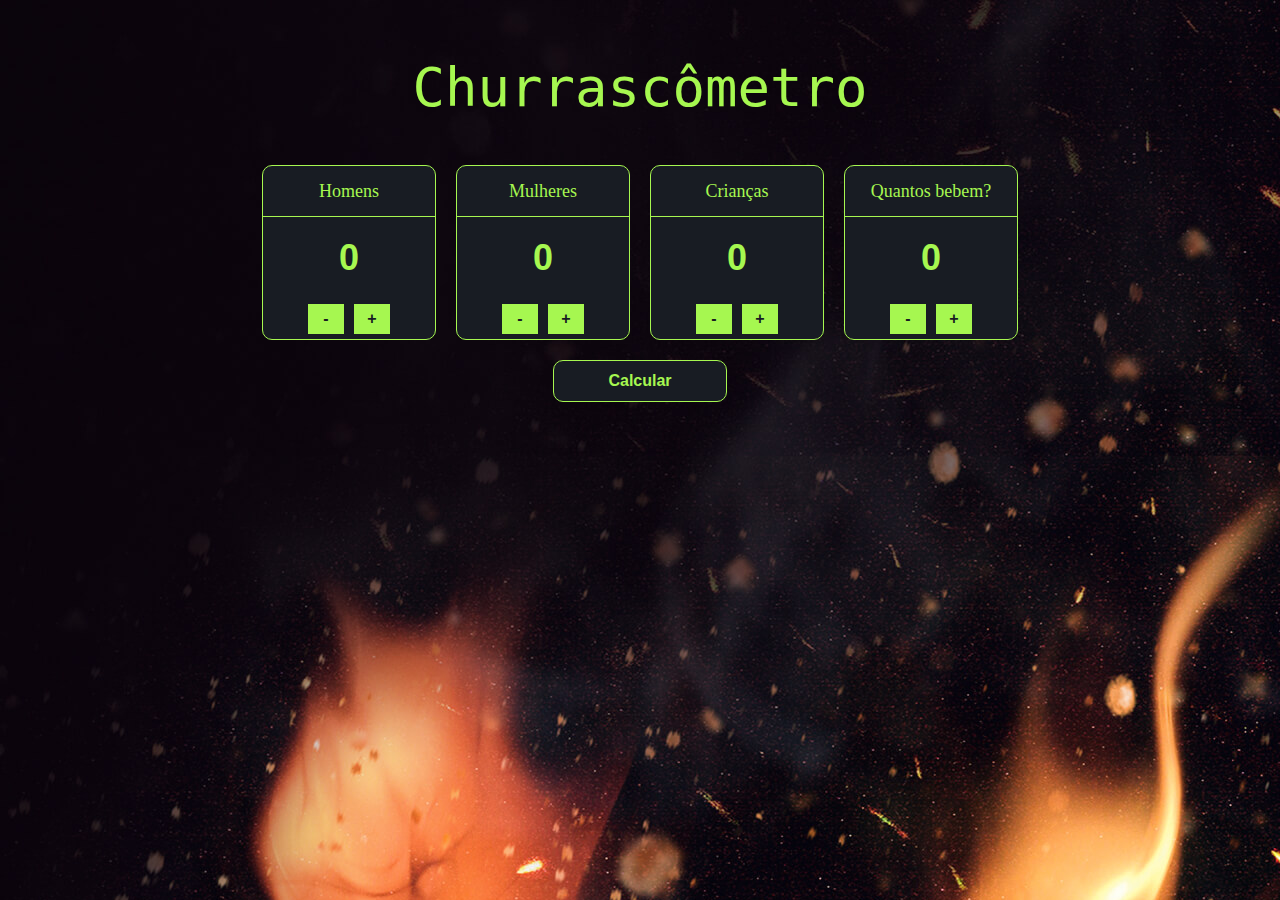
==== projeto-final/index.html @ 749b192c "first commit" ====
<!DOCTYPE html>
<html lang="pt-BR">
<head>
    <meta charset="UTF-8">
    <meta name="viewport" content="width=device-width, initial-scale=1.0">
    <title>Ada Gourmet: Churrascômetro</title>
    <link rel="stylesheet" href="styles.css">
</head>
<body>
    <app></app>
    <script src="./events/event.js"></script>
    <script src="./components/firstRow.js"></script>
    <script src="./components/secondRow.js"></script>
    <script src="./components/inputGroup.js"></script>
    <script src="./components/thirdRow.js"></script>
    <script src="./components/forthRow.js"></script>
    <script src="./components/calculator.js"></script>
    <script src="./components/men/menInput.js"></script>
    <script src="./components/men/menLabel.js"></script>
    <script src="./components/men/menInputGroup.js"></script>
    <script src="./components/men/menButtonGroup.js"></script>
    <script src="./components/men/menButtonPlus.js"></script>
    <script src="./components/men/menButtonMinus.js"></script>
    <script src="./components/women/womenInputGroup.js"></script>
    <script src="./components/women/womenLabel.js"></script>
    <script src="./components/women/womenInput.js"></script>
    <script src="./components/women/womenButtonGroup.js"></script>
    <script src="./components/women/womenButtonMinus.js"></script>
    <script src="./components/women/womenButtonPlus.js"></script>
    <script src="./components/kid/kidInputGroup.js"></script>
    <script src="./components/kid/kidLabel.js"></script>
    <script src="./components/kid/kidInput.js"></script>
    <script src="./components/kid/kidButtonGroup.js"></script>
    <script src="./components/kid/kidButtonMinus.js"></script>
    <script src="./components/kid/kidButtonPlus.js"></script>
    <script src="./components/alcoholicBeverage/alcoholicInputGroup.js"></script>
    <script src="./components/alcoholicBeverage/alcoholicLabel.js"></script>
    <script src="./components/alcoholicBeverage/alcoholicInput.js"></script>
    <script src="./components/alcoholicBeverage/alcoholicButtonGroup.js"></script>
    <script src="./components/alcoholicBeverage/alcoholicButtonMinus.js"></script>
    <script src="./components/alcoholicBeverage/alcoholicButtonPlus.js"></script>
    <script src="./components/buttonCalculate.js"></script>
    <script src="./components/buttonRecalculate.js"></script>
    <script src="./components/tableTotalPeople.js"></script>
    <script src="./components/tableResult.js"></script>
    <script src="script.js"></script>
</body>
</html>
---- projeto-final/styles.css ----
body {
    font-family: "Fira Code", monospace;
    margin: 0;
    padding: 0;
    /* background-image: url('./background.jpg'); */
    background-color: #181C23;
}

h1 {
    font-size: 54px;
    font-weight: 300;
    color: rgb(166, 247, 80);
}

h4, caption {
    margin: 15px 0;
}


.container {
    max-width: 800px;
    margin: 0 auto;
    padding: 20px;
    background-color: 181C23;
    border-radius: 10px;
    text-align: center;
}

.row {
    display: flex;
    justify-content: space-between;
}

.calculator {
    display: flex;
    flex-direction: column;
    align-items: center;
}

.input-group {
    display: flex;
    flex-direction: column;
    align-items: center;
    margin: 10px;
    border-radius: 10px;
    border-radius: 10px;
    -webkit-border-radius: 10px;
    -moz-border-radius: 10px;
    padding: 0px;
    width: 160px;
    padding: 0 6px 0 6px;
    background-color: #181C23;
    color: rgb(166, 247, 80);
    border-width: 1px;
    border-style: solid;
}

.input-group label {
    margin-bottom: 5px;
    line-height: 50px;
    font-size: 18px;
    font-family: 'Foco-Regular';
    margin-bottom: 0;
    height: 50px;
    width: 100%;
    color: rgb(166, 247, 80);
    border-width: 1px;
    border-style: none;
    border-bottom: 1px solid;
    padding: 0 7px 0 7px;
}

.input-group input[type="number"] {
    width: 50px;
    text-align: center;
    height: 80px;
    border: 0px;
    background-color: #181C23;
    font-weight: bold;
    font-size: 36px;
    text-align: center;
}
.input-group input[type="number"]:focus {
    outline: none;
}

.input-invalid {
    color: rgb(233, 64, 64);
    border: 1px;
    border-color: rgb(233, 64, 64);
}
.input-valid {
    color: rgb(166, 247, 80);
}

.input-group .button-group {
    display: flex;
    justify-content: center;

}

.input-group button {
    padding: 5px 10px;
    font-size: 16px;
    margin: 5px;
    cursor: pointer;
}

.input-group__button--small{
    display: inline-block;
    border: none;
    text-decoration: none;
    outline: none;
    background-color: rgb(166, 247, 80);
    color: #181C23;
    font-size: 34px;
    font-weight: bold;
    height: 30px;
    padding: 0px;
    margin: 10px 5px 0px 5px;
    width: 36px;
}

.input-group__button--big{
    display: inline-block;
    border: none;
    text-decoration: none;
    outline: none;
    background-color: #181C23;
    color: rgb(166, 247, 80);
    font-size: 34px;
    font-weight: bold;
    height: 30px;
    padding: 0px;
    margin: 10px 5px 0px 5px;
    width: 100%;
}

input::-webkit-outer-spin-button,
input::-webkit-inner-spin-button {
    -webkit-appearance: none;
    margin: 0;
}
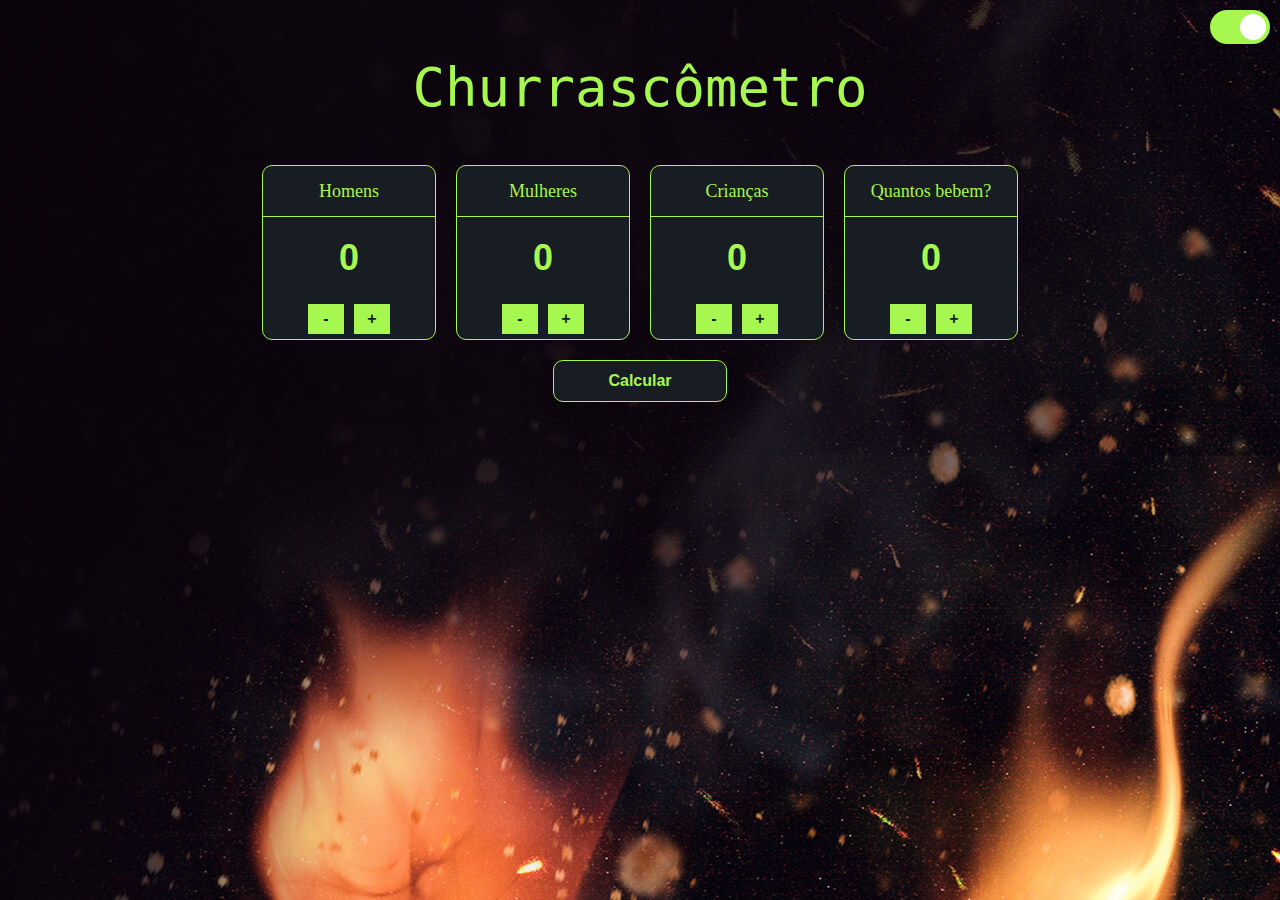
==== commit 1ff7ce79: "feat: form de registro e refactor: append do código" ====
--- a/projeto-final/index.html
+++ b/projeto-final/index.html
@@ -1,48 +1,34 @@
 <!DOCTYPE html>
 <html lang="pt-BR">
+
 <head>
     <meta charset="UTF-8">
     <meta name="viewport" content="width=device-width, initial-scale=1.0">
     <title>Ada Gourmet: Churrascômetro</title>
     <link rel="stylesheet" href="styles.css">
 </head>
+
 <body>
     <app></app>
     <script src="./events/event.js"></script>
-    <script src="./components/firstRow.js"></script>
-    <script src="./components/secondRow.js"></script>
-    <script src="./components/inputGroup.js"></script>
-    <script src="./components/thirdRow.js"></script>
-    <script src="./components/forthRow.js"></script>
+    <script src="./components/container.js"></script>
     <script src="./components/calculator.js"></script>
-    <script src="./components/men/menInput.js"></script>
-    <script src="./components/men/menLabel.js"></script>
-    <script src="./components/men/menInputGroup.js"></script>
-    <script src="./components/men/menButtonGroup.js"></script>
-    <script src="./components/men/menButtonPlus.js"></script>
-    <script src="./components/men/menButtonMinus.js"></script>
-    <script src="./components/women/womenInputGroup.js"></script>
-    <script src="./components/women/womenLabel.js"></script>
-    <script src="./components/women/womenInput.js"></script>
-    <script src="./components/women/womenButtonGroup.js"></script>
-    <script src="./components/women/womenButtonMinus.js"></script>
-    <script src="./components/women/womenButtonPlus.js"></script>
-    <script src="./components/kid/kidInputGroup.js"></script>
-    <script src="./components/kid/kidLabel.js"></script>
-    <script src="./components/kid/kidInput.js"></script>
-    <script src="./components/kid/kidButtonGroup.js"></script>
-    <script src="./components/kid/kidButtonMinus.js"></script>
-    <script src="./components/kid/kidButtonPlus.js"></script>
-    <script src="./components/alcoholicBeverage/alcoholicInputGroup.js"></script>
-    <script src="./components/alcoholicBeverage/alcoholicLabel.js"></script>
-    <script src="./components/alcoholicBeverage/alcoholicInput.js"></script>
-    <script src="./components/alcoholicBeverage/alcoholicButtonGroup.js"></script>
-    <script src="./components/alcoholicBeverage/alcoholicButtonMinus.js"></script>
-    <script src="./components/alcoholicBeverage/alcoholicButtonPlus.js"></script>
+    <script src="./components/men.js"></script>
+    <script src="./components/women.js"></script>
+    <script src="./components/kid.js"></script>
+    <script src="./components/alcoholicBeverage.js"></script>
     <script src="./components/buttonCalculate.js"></script>
     <script src="./components/buttonRecalculate.js"></script>
-    <script src="./components/tableTotalPeople.js"></script>
     <script src="./components/tableResult.js"></script>
+    <script src="./components/totalPeople.js"></script>
+    <script src="./components/formRegister.js"></script>
+    <script src="./components/buttonRegister.js"></script>
+    <script src="./components/theme.js"></script>
+    <script src="./function/checkRegister.js"></script>
+    <script src="./function/initiate.js"></script>
+    <script src="./function/lightThemeCheck.js"></script>
+    <script src="./function/sendPromotionalEmail.js"></script>
     <script src="script.js"></script>
 </body>
-</html>
+
+</html>--- a/projeto-final/styles.css
+++ b/projeto-final/styles.css
@@ -12,7 +12,8 @@
     color: rgb(166, 247, 80);
 }
 
-h4, caption {
+h4,
+caption {
     margin: 15px 0;
 }
 
@@ -42,7 +43,6 @@
     flex-direction: column;
     align-items: center;
     margin: 10px;
-    border-radius: 10px;
     border-radius: 10px;
     -webkit-border-radius: 10px;
     -moz-border-radius: 10px;
@@ -80,6 +80,7 @@
     font-size: 36px;
     text-align: center;
 }
+
 .input-group input[type="number"]:focus {
     outline: none;
 }
@@ -89,6 +90,7 @@
     border: 1px;
     border-color: rgb(233, 64, 64);
 }
+
 .input-valid {
     color: rgb(166, 247, 80);
 }
@@ -106,7 +108,7 @@
     cursor: pointer;
 }
 
-.input-group__button--small{
+.input-group__button--small {
     display: inline-block;
     border: none;
     text-decoration: none;
@@ -121,7 +123,7 @@
     width: 36px;
 }
 
-.input-group__button--big{
+.input-group__button--big {
     display: inline-block;
     border: none;
     text-decoration: none;
@@ -140,4 +142,93 @@
 input::-webkit-inner-spin-button {
     -webkit-appearance: none;
     margin: 0;
-}+}
+
+.input-form {
+    color: rgb(166, 247, 80);
+    width: 300px;
+    text-align: center;
+    height: 50px;
+    border: 0px;
+    background-color: #181C23;
+    font-weight: bold;
+    text-align: center;
+    margin: 5px;
+    border-width: 1px;
+    border-style: solid;
+    border-radius: 10px;
+}
+
+form {
+    display: flex;
+    flex-direction: column;
+    align-items: center;
+}
+
+#header-form,
+#consent-label {
+    color: white;
+}
+
+#consent-input {
+    max-width: 400px;
+    margin: auto;
+    font-size: smaller;
+}
+
+.switch {
+    position: absolute;
+    right: 10px;
+    top: 10px;
+    display: inline-block;
+    width: 60px;
+    height: 34px;
+}
+
+.switch input {
+    opacity: 0;
+    width: 0;
+    height: 0;
+}
+
+.slider {
+    position: absolute;
+    cursor: pointer;
+    top: 0;
+    left: 0;
+    right: 0;
+    bottom: 0;
+    background-color: #ccc;
+    -webkit-transition: .4s;
+    transition: .4s;
+    border-radius: 34px;
+}
+
+.slider:before {
+    position: absolute;
+    content: "";
+    height: 26px;
+    width: 26px;
+    left: 4px;
+    bottom: 4px;
+    background-color: white;
+    -webkit-transition: .4s;
+    transition: .4s;
+    border-radius: 50%;
+}
+
+input:checked+.slider {
+    content: "";
+    background-color: rgb(166, 247, 80);
+}
+
+input:focus+.slider {
+    box-shadow: 0 0 1px rgb(166, 247, 80);
+}
+
+input:checked+.slider:before {
+    content: "";
+    -webkit-transform: translateX(26px);
+    -ms-transform: translateX(26px);
+    transform: translateX(26px);
+}
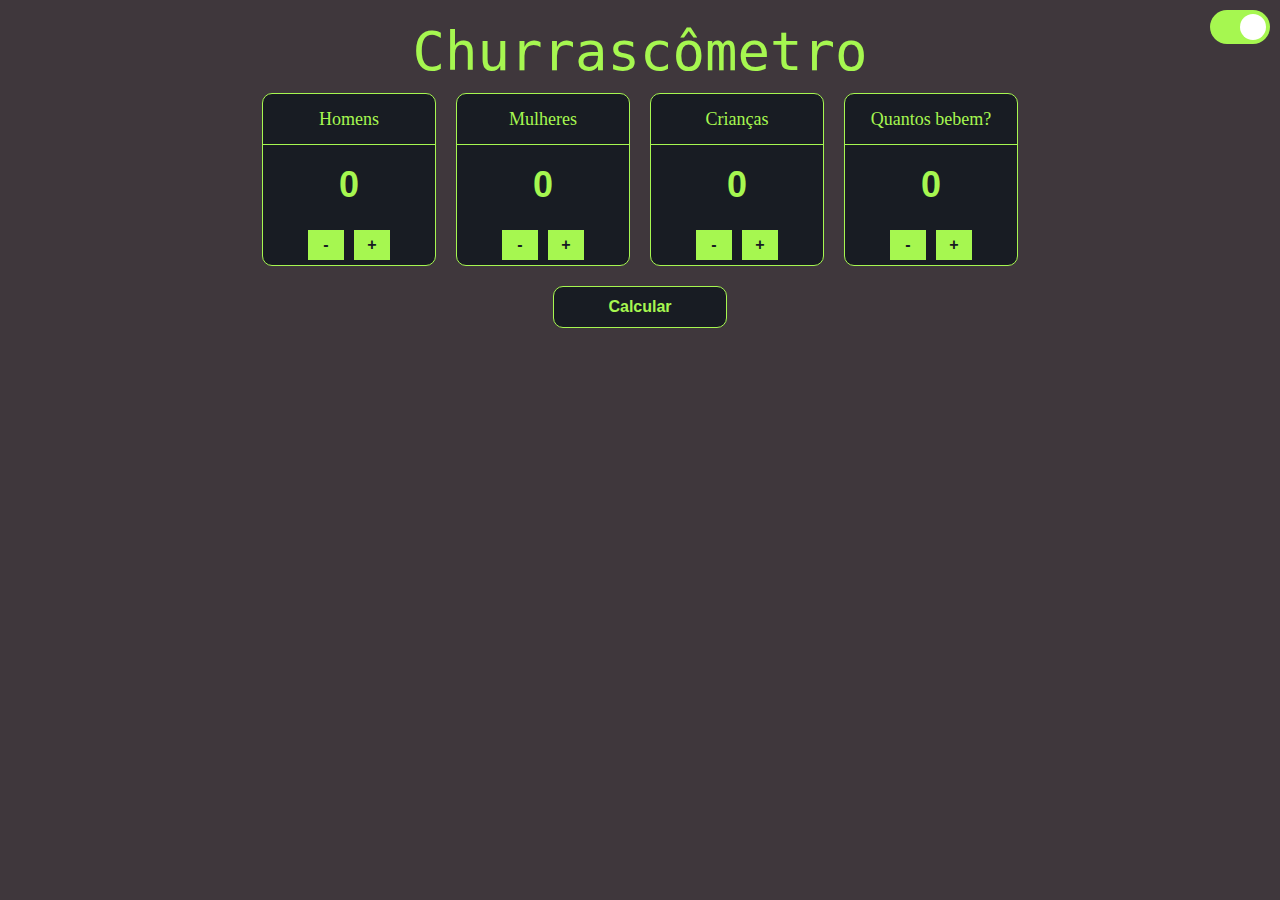
==== commit f9ccb8a9: "feat: tabela de resultado" ====
--- a/projeto-final/index.html
+++ b/projeto-final/index.html
@@ -19,7 +19,6 @@
     <script src="./components/alcoholicBeverage.js"></script>
     <script src="./components/buttonCalculate.js"></script>
     <script src="./components/buttonRecalculate.js"></script>
-    <script src="./components/tableResult.js"></script>
     <script src="./components/totalPeople.js"></script>
     <script src="./components/formRegister.js"></script>
     <script src="./components/buttonRegister.js"></script>
@@ -28,6 +27,8 @@
     <script src="./function/initiate.js"></script>
     <script src="./function/lightThemeCheck.js"></script>
     <script src="./function/sendPromotionalEmail.js"></script>
+    <script src="./api.js"></script>
+    <script src="./function/calculateItems.js"></script>
     <script src="script.js"></script>
 </body>
 
--- a/projeto-final/styles.css
+++ b/projeto-final/styles.css
@@ -1,9 +1,13 @@
+* {
+    margin: 0;
+    padding: 0;
+}
+
 body {
     font-family: "Fira Code", monospace;
     margin: 0;
     padding: 0;
-    /* background-image: url('./background.jpg'); */
-    background-color: #181C23;
+    background-color: #3F373C;
 }
 
 h1 {
@@ -160,9 +164,12 @@
 }
 
 form {
-    display: flex;
-    flex-direction: column;
-    align-items: center;
+    /* background-color: aqua; */
+    display: flex;
+    flex-direction: column;
+    align-items: center;
+    justify-content: space-evenly;
+    height: 250px;
 }
 
 #header-form,
@@ -174,6 +181,12 @@
     max-width: 400px;
     margin: auto;
     font-size: smaller;
+}
+
+#errorPostalCode {
+    color: red;
+    font-size: small;
+    visibility: hidden;
 }
 
 .switch {
@@ -232,3 +245,45 @@
     -ms-transform: translateX(26px);
     transform: translateX(26px);
 }
+
+.input-group-result {
+    display: flex;
+    flex-direction: column;
+    align-items: center;
+    margin: 10px;
+    border-radius: 10px;
+    -webkit-border-radius: 10px;
+    -moz-border-radius: 10px;
+    padding: 0px;
+    width: 300px;
+    padding: 0 6px 0 6px;
+    background-color: #181C23;
+    color: rgb(166, 247, 80);
+    border-width: 1px;
+    border-style: solid;
+}
+
+.results {
+    list-style-type: none;
+    width: 100%;
+}
+
+.results li {
+    position: relative;
+    height: 40px;
+    line-height: 40px;
+    border-bottom: 1px solid #999;
+    font-size: 18px;
+    font-size: 1.125rem;
+    font-family: oxygenregular, sans-serif;
+    box-sizing: border-box;
+}
+
+.results li strong {
+   position: absolute;
+   left: 0;
+}
+.results li span {
+   position: absolute;
+   right: 0;
+}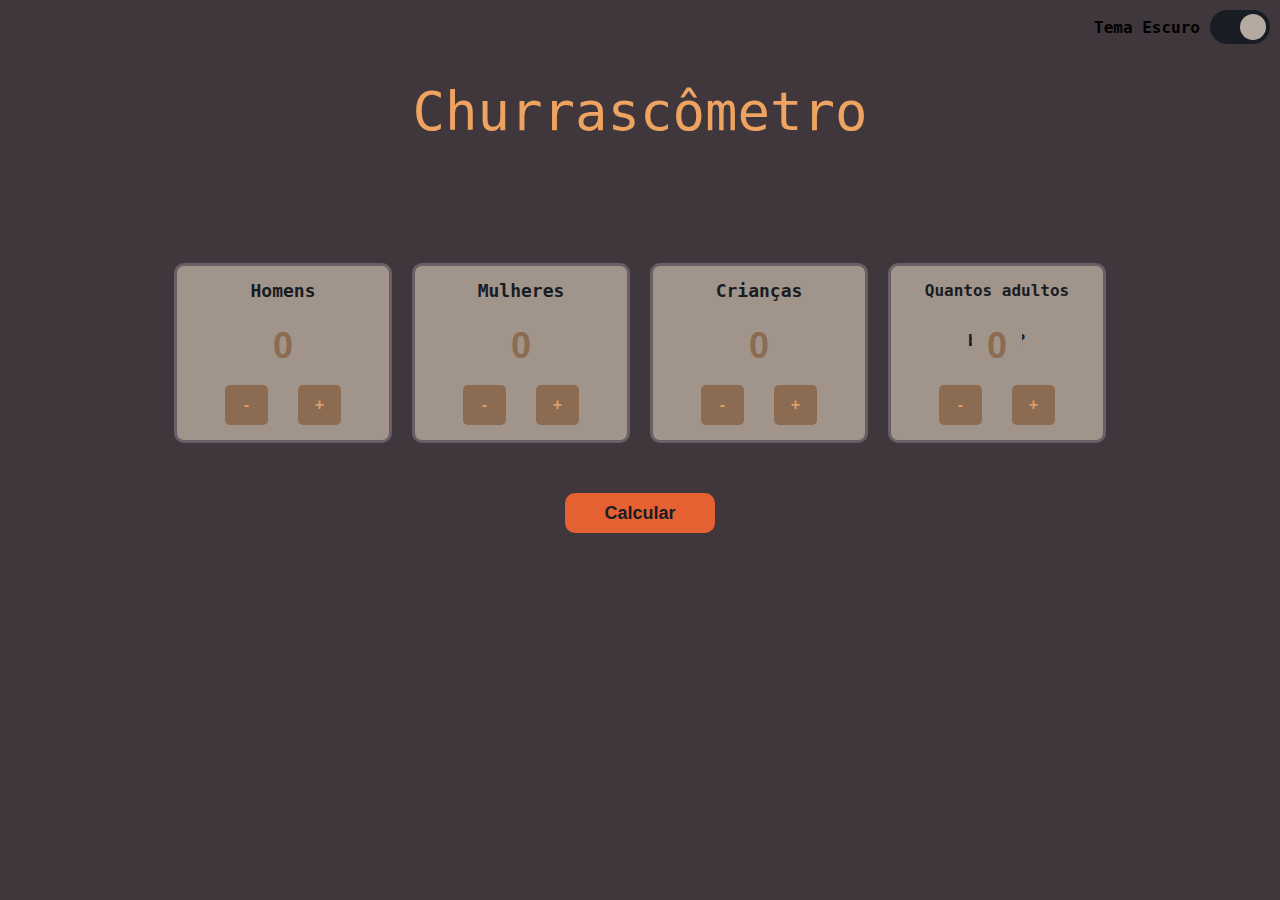
==== commit e6ed005e: "refactor: append de páginas e navegação" ====
--- a/projeto-final/index.html
+++ b/projeto-final/index.html
@@ -19,7 +19,7 @@
     <script src="./components/alcoholicBeverage.js"></script>
     <script src="./components/buttonCalculate.js"></script>
     <script src="./components/buttonRecalculate.js"></script>
-    <script src="./components/totalPeople.js"></script>
+    <script src="./components/resultPage.js"></script>
     <script src="./components/formRegister.js"></script>
     <script src="./components/buttonRegister.js"></script>
     <script src="./components/theme.js"></script>
@@ -29,6 +29,7 @@
     <script src="./function/sendPromotionalEmail.js"></script>
     <script src="./api.js"></script>
     <script src="./function/calculateItems.js"></script>
+    <script src="./function/pageNavigation.js"></script>
     <script src="script.js"></script>
 </body>
 
--- a/projeto-final/styles.css
+++ b/projeto-final/styles.css
@@ -3,17 +3,34 @@
     padding: 0;
 }
 
+:root {
+    --div-bg: #A0948B;
+    --div-border: #6b5e66;
+    --default-button: #e56132;
+    --title-page: #efa360;
+    --bg-page: #3F373C;
+    --text-color: white;
+}
+
+.light-theme{
+    --div-bg: #A0948B;
+    --div-border: #6b5e66;
+    --default-button: #e56132;
+    --title-page: #3F373C;
+    --bg-page: #afa59c;
+    --text-color: #181C23;
+}
+
 body {
     font-family: "Fira Code", monospace;
-    margin: 0;
-    padding: 0;
-    background-color: #3F373C;
+    background-color: var(--bg-page);
 }
 
 h1 {
     font-size: 54px;
     font-weight: 300;
-    color: rgb(166, 247, 80);
+    color: var(--title-page);
+    margin: 60px 0;
 }
 
 h4,
@@ -26,17 +43,22 @@
     max-width: 800px;
     margin: 0 auto;
     padding: 20px;
-    background-color: 181C23;
-    border-radius: 10px;
-    text-align: center;
-}
-
-.row {
-    display: flex;
-    justify-content: space-between;
+    border-radius: 10px;
+    text-align: center;
+}
+.row{
+    width: 100%;
+}
+
+.row-first {
+    display: grid;
+    grid-template-columns: repeat(4, 1fr);
+    grid-auto-rows: 200px;
+    margin-top: 50px;
 }
 
 .calculator {
+    width: auto;
     display: flex;
     flex-direction: column;
     align-items: center;
@@ -48,30 +70,23 @@
     align-items: center;
     margin: 10px;
     border-radius: 10px;
-    -webkit-border-radius: 10px;
-    -moz-border-radius: 10px;
-    padding: 0px;
-    width: 160px;
+    width: 200px;
     padding: 0 6px 0 6px;
-    background-color: #181C23;
-    color: rgb(166, 247, 80);
-    border-width: 1px;
-    border-style: solid;
+    background-color: var(--div-bg);
+    border: 3px solid var(--div-border);
 }
 
 .input-group label {
     margin-bottom: 5px;
     line-height: 50px;
     font-size: 18px;
-    font-family: 'Foco-Regular';
-    margin-bottom: 0;
     height: 50px;
     width: 100%;
-    color: rgb(166, 247, 80);
+    color: #181C23;
     border-width: 1px;
     border-style: none;
-    border-bottom: 1px solid;
     padding: 0 7px 0 7px;
+    font-weight: 800;
 }
 
 .input-group input[type="number"] {
@@ -79,7 +94,7 @@
     text-align: center;
     height: 80px;
     border: 0px;
-    background-color: #181C23;
+    background-color: var(--div-bg);
     font-weight: bold;
     font-size: 36px;
     text-align: center;
@@ -89,26 +104,19 @@
     outline: none;
 }
 
-.input-invalid {
-    color: rgb(233, 64, 64);
-    border: 1px;
-    border-color: rgb(233, 64, 64);
-}
-
 .input-valid {
-    color: rgb(166, 247, 80);
+    color: #8B6B52;
 }
 
 .input-group .button-group {
     display: flex;
     justify-content: center;
-
 }
 
 .input-group button {
     padding: 5px 10px;
     font-size: 16px;
-    margin: 5px;
+    margin: 15px 15px;
     cursor: pointer;
 }
 
@@ -117,29 +125,18 @@
     border: none;
     text-decoration: none;
     outline: none;
-    background-color: rgb(166, 247, 80);
-    color: #181C23;
+    background-color: #8B6B52;
+    color: #DB9E69;
     font-size: 34px;
     font-weight: bold;
-    height: 30px;
-    padding: 0px;
+    height: 40px;
+    width: 43px;
     margin: 10px 5px 0px 5px;
-    width: 36px;
-}
-
-.input-group__button--big {
-    display: inline-block;
-    border: none;
-    text-decoration: none;
-    outline: none;
-    background-color: #181C23;
-    color: rgb(166, 247, 80);
-    font-size: 34px;
-    font-weight: bold;
-    height: 30px;
-    padding: 0px;
-    margin: 10px 5px 0px 5px;
-    width: 100%;
+    border-radius: 5px;
+}
+
+#alcoholicLabel {
+    font-size:medium;
 }
 
 input::-webkit-outer-spin-button,
@@ -148,23 +145,34 @@
     margin: 0;
 }
 
+.default-button {
+    border: none;
+    margin: 40px 0 10px;
+    border-radius: 10px;
+    width: 150px;
+    height: 40px;
+    padding: 0 6px 0 6px;
+    background-color: var(--default-button);
+    color: #181C23;
+    font-size: 18px;
+    font-weight: bold;
+    cursor: pointer;
+}
+
 .input-form {
-    color: rgb(166, 247, 80);
+    color: #8B6B52;
     width: 300px;
     text-align: center;
     height: 50px;
-    border: 0px;
-    background-color: #181C23;
+    background-color: var(--div-bg);
     font-weight: bold;
     text-align: center;
     margin: 5px;
-    border-width: 1px;
-    border-style: solid;
+    border: 3px solid var(--div-border);
     border-radius: 10px;
 }
 
 form {
-    /* background-color: aqua; */
     display: flex;
     flex-direction: column;
     align-items: center;
@@ -174,7 +182,14 @@
 
 #header-form,
 #consent-label {
-    color: white;
+    color: var(--text-color);
+    cursor: pointer;
+    margin-bottom: 15px;
+}
+
+#consent-checkbox {
+    margin-right: 4px;
+    cursor: pointer;
 }
 
 #consent-input {
@@ -183,10 +198,52 @@
     font-size: smaller;
 }
 
-#errorPostalCode {
-    color: red;
+#error-postal-code, #invalid-name, #invalid-email {
+    color: rgb(220, 52, 52);
     font-size: small;
     visibility: hidden;
+}
+
+#nav-container{
+    position: relative;
+}
+
+#back-nav{
+    position: absolute;
+    left: 20px;
+    border: none;
+    background: none;
+    color: #151213;
+
+}
+
+#skip-register{
+    position: absolute;
+    right: 20px;
+    border: none;
+    background: none;
+    color: #151213;
+}
+
+#theme-button {
+    background-color: var(--div-bg);
+    border: none;
+    padding: 10px 15px;
+    text-align: center;
+    text-decoration: none;
+    display: inline-block;
+    font-size: 16px;
+    border-radius: 30px;
+    font-weight: 700;
+    color: var(--text-color);
+}
+
+#label-theme-text{
+    position: absolute;
+    top: 18px;
+    right: 80px;
+    font-weight:700;
+    cursor: pointer;
 }
 
 .switch {
@@ -211,7 +268,7 @@
     left: 0;
     right: 0;
     bottom: 0;
-    background-color: #ccc;
+    background-color:  #A0948B;
     -webkit-transition: .4s;
     transition: .4s;
     border-radius: 34px;
@@ -224,7 +281,7 @@
     width: 26px;
     left: 4px;
     bottom: 4px;
-    background-color: white;
+    background-color: #b5aaa1;
     -webkit-transition: .4s;
     transition: .4s;
     border-radius: 50%;
@@ -232,11 +289,11 @@
 
 input:checked+.slider {
     content: "";
-    background-color: rgb(166, 247, 80);
+    background-color: #181C23;
 }
 
 input:focus+.slider {
-    box-shadow: 0 0 1px rgb(166, 247, 80);
+    box-shadow: 0 0 1px #181C23;
 }
 
 input:checked+.slider:before {
@@ -252,15 +309,11 @@
     align-items: center;
     margin: 10px;
     border-radius: 10px;
-    -webkit-border-radius: 10px;
-    -moz-border-radius: 10px;
-    padding: 0px;
+    padding: 20px;
     width: 300px;
-    padding: 0 6px 0 6px;
-    background-color: #181C23;
-    color: rgb(166, 247, 80);
-    border-width: 1px;
-    border-style: solid;
+    background-color: var(--div-bg);
+    color: #3F373C;
+    border: 5px solid var(--div-border);
 }
 
 .results {
@@ -272,7 +325,7 @@
     position: relative;
     height: 40px;
     line-height: 40px;
-    border-bottom: 1px solid #999;
+    border-bottom: 1px solid var(--div-border);
     font-size: 18px;
     font-size: 1.125rem;
     font-family: oxygenregular, sans-serif;
@@ -280,10 +333,11 @@
 }
 
 .results li strong {
-   position: absolute;
-   left: 0;
-}
+    position: absolute;
+    left: 0;
+}
+
 .results li span {
-   position: absolute;
-   right: 0;
+    position: absolute;
+    right: 0;
 }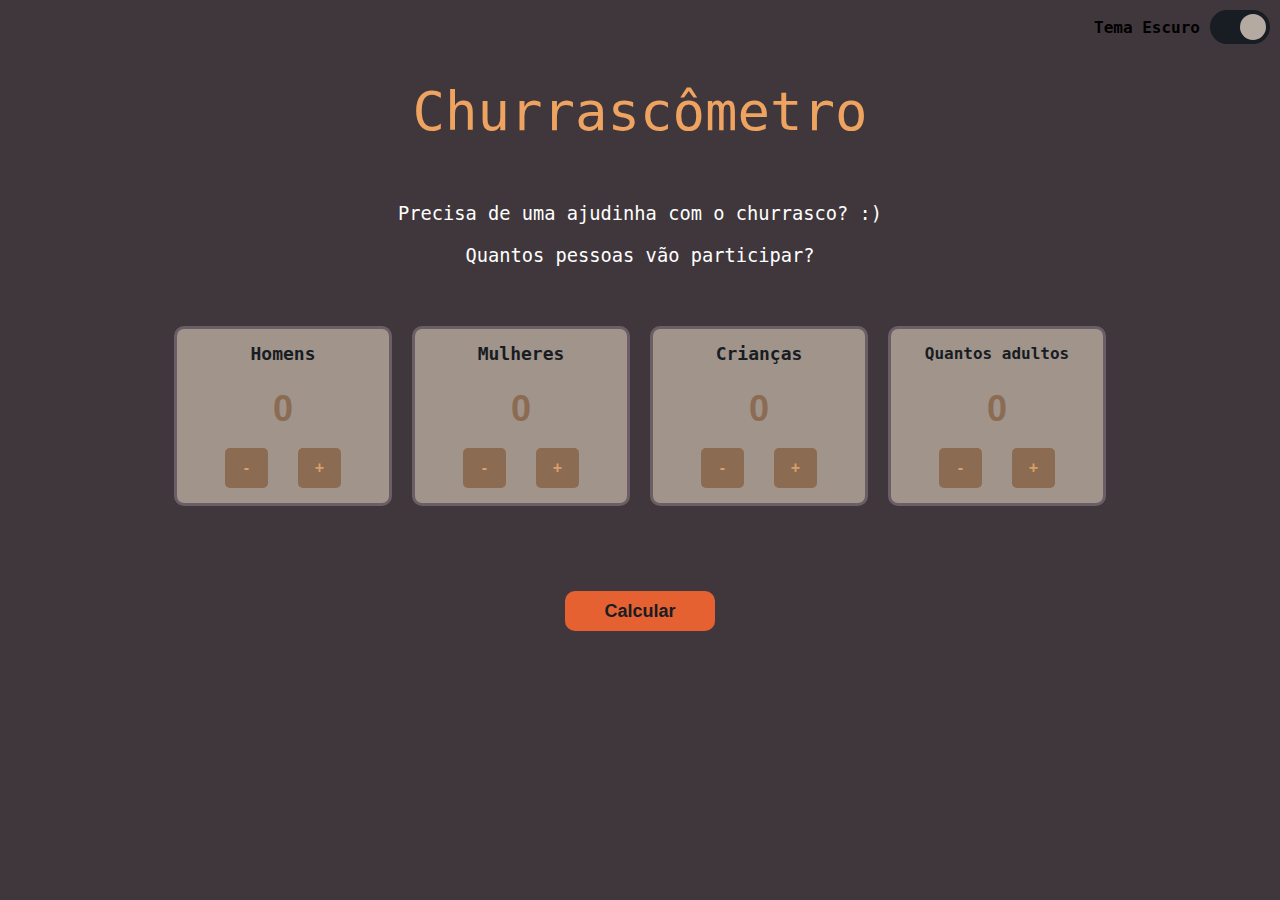
==== commit 7f73694c: "feat: lógica para resultado de convidados" ====
--- a/projeto-final/index.html
+++ b/projeto-final/index.html
@@ -12,7 +12,7 @@
     <app></app>
     <script src="./events/event.js"></script>
     <script src="./components/container.js"></script>
-    <script src="./components/calculator.js"></script>
+    <script src="./calculator.js"></script>
     <script src="./components/men.js"></script>
     <script src="./components/women.js"></script>
     <script src="./components/kid.js"></script>
@@ -24,12 +24,12 @@
     <script src="./components/buttonRegister.js"></script>
     <script src="./components/theme.js"></script>
     <script src="./function/checkRegister.js"></script>
-    <script src="./function/initiate.js"></script>
     <script src="./function/lightThemeCheck.js"></script>
     <script src="./function/sendPromotionalEmail.js"></script>
     <script src="./api.js"></script>
     <script src="./function/calculateItems.js"></script>
     <script src="./function/pageNavigation.js"></script>
+    <script src="./function/validateInput.js"></script>
     <script src="script.js"></script>
 </body>
 
--- a/projeto-final/styles.css
+++ b/projeto-final/styles.css
@@ -33,6 +33,11 @@
     margin: 60px 0;
 }
 
+h3 {
+    color: var(--text-color);
+    font-weight: 400
+}
+
 h4,
 caption {
     margin: 15px 0;
@@ -54,7 +59,7 @@
     display: grid;
     grid-template-columns: repeat(4, 1fr);
     grid-auto-rows: 200px;
-    margin-top: 50px;
+    margin: 50px 0 15px;
 }
 
 .calculator {
@@ -90,7 +95,7 @@
 }
 
 .input-group input[type="number"] {
-    width: 50px;
+    width: 100px;
     text-align: center;
     height: 80px;
     border: 0px;
@@ -147,7 +152,7 @@
 
 .default-button {
     border: none;
-    margin: 40px 0 10px;
+    margin: 30px 0 10px;
     border-radius: 10px;
     width: 150px;
     height: 40px;
@@ -180,7 +185,15 @@
     height: 250px;
 }
 
-#header-form,
+#header-form{
+    font-size: large;
+    width: 50%;
+    text-align: center;
+    margin: auto;
+    color: var(--text-color);
+    margin-bottom: 25px;
+}
+
 #consent-label {
     color: var(--text-color);
     cursor: pointer;
@@ -193,12 +206,17 @@
 }
 
 #consent-input {
+    padding-top: 20px;
     max-width: 400px;
     margin: auto;
     font-size: smaller;
 }
 
-#error-postal-code, #invalid-name, #invalid-email {
+#error-postal-code, 
+#invalid-name, 
+#invalid-email,
+#invalid-input,
+#no-input {
     color: rgb(220, 52, 52);
     font-size: small;
     visibility: hidden;
@@ -210,19 +228,20 @@
 
 #back-nav{
     position: absolute;
-    left: 20px;
+    left: 200px;
     border: none;
     background: none;
     color: #151213;
-
+    cursor: pointer;
 }
 
 #skip-register{
     position: absolute;
-    right: 20px;
+    right: 200px;
     border: none;
     background: none;
     color: #151213;
+    cursor: pointer;
 }
 
 #theme-button {
@@ -303,11 +322,28 @@
     transform: translateX(26px);
 }
 
+.result-total-guest {
+    color: var(--text-color);
+    font-size: large;
+    margin-bottom: 30px;
+}
+
+#total-guest{
+    margin: 20px;
+    font-size: larger;
+    color:#e56132;
+}
+
+.guest-list {
+    margin: 20px;
+}
+
+
 .input-group-result {
     display: flex;
     flex-direction: column;
     align-items: center;
-    margin: 10px;
+    margin: auto;
     border-radius: 10px;
     padding: 20px;
     width: 300px;
@@ -340,4 +376,17 @@
 .results li span {
     position: absolute;
     right: 0;
+}
+
+#header-result{
+    width: 100%;
+    display: flex;
+    flex-direction: row;
+    justify-content: space-between;
+    margin-bottom: 5px;
+}
+
+#header-result p {
+    font-weight:900;
+    font-size: larger;
 }